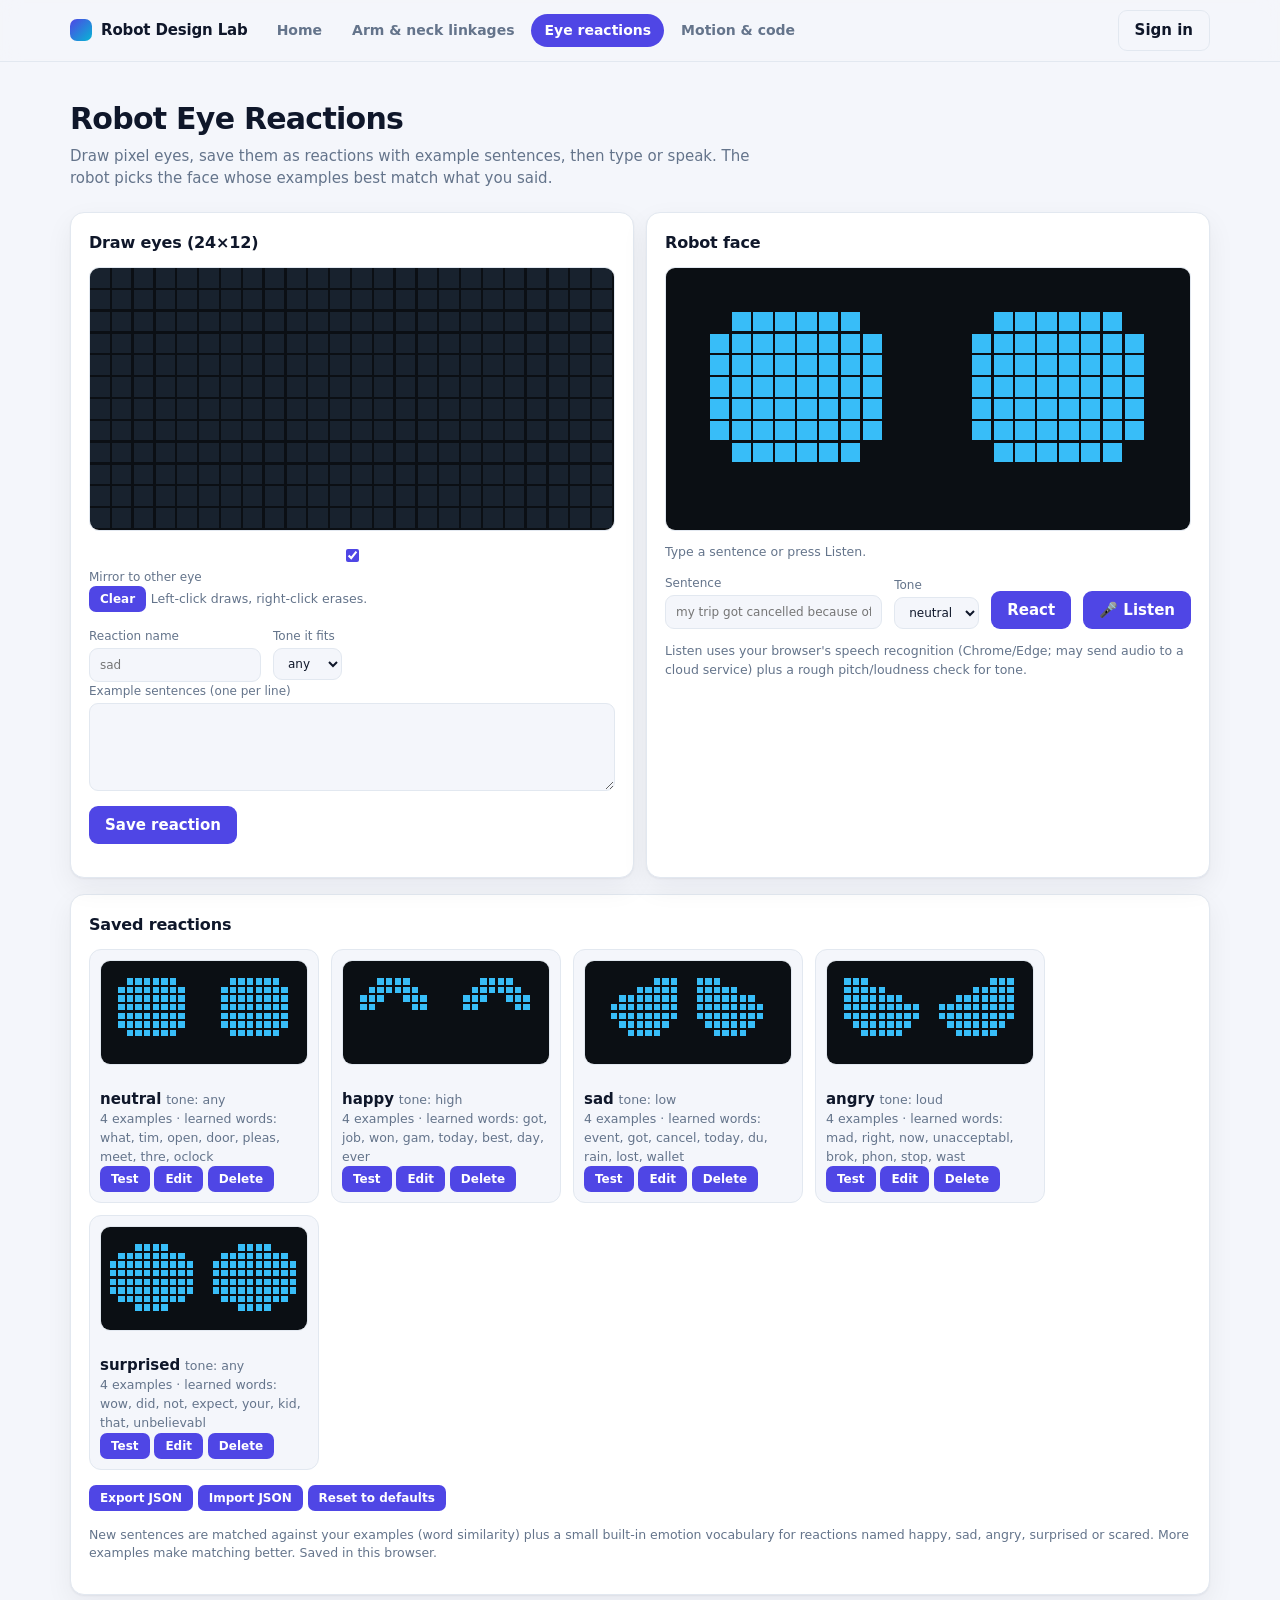
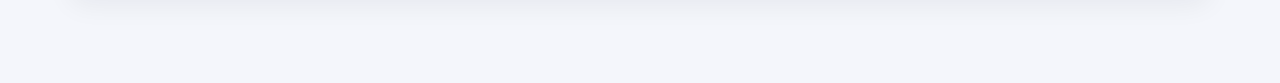
==== eyes.html @ cf643521 "Add files via upload" ====
<!DOCTYPE html>
<html lang="en"><head><meta charset="utf-8"><meta name="viewport" content="width=device-width,initial-scale=1">
<title>Eye reactions · Robot Design Lab</title><link rel="stylesheet" href="style.css"></head>
<body data-page="eyes"><div id="nav"></div><main class="wrap">
<h1>Robot Eye Reactions</h1>
<p class="s">Draw pixel eyes, save them as reactions with example sentences, then type or speak. The robot picks the face whose examples best match what you said.</p>
<div class="g">
<div class="card" style="flex:1 1 420px"><h2>Draw eyes (24×12)</h2><canvas id="ed" width="480" height="240"></canvas>
<p><label><input type="checkbox" id="mir" checked> Mirror to other eye</label> <button id="clr" class="sm">Clear</button> <span class="n">Left-click draws, right-click erases.</span></p>
<div class="g"><label>Reaction name<input id="rn" placeholder="sad"></label><label>Tone it fits<select id="rt"><option>any</option><option>low</option><option>high</option><option>loud</option></select></label></div>
<label class="n">Example sentences (one per line)<textarea id="rx" rows="4" style="width:100%"></textarea></label>
<p><button id="sv">Save reaction</button></p></div>
<div class="card" style="flex:1 1 420px"><h2>Robot face</h2><canvas id="pv" width="480" height="240"></canvas>
<p id="res" class="n">Type a sentence or press Listen.</p>
<div class="g" style="align-items:end"><label style="flex:1 1 200px">Sentence<input id="tx" placeholder="my trip got cancelled because of the storm" style="width:100%"></label>
<label>Tone<select id="tn"><option>neutral</option><option>low</option><option>high</option><option>loud</option></select></label>
<button id="go">React</button><button id="mic">🎤 Listen</button></div>
<p class="n">Listen uses your browser's speech recognition (Chrome/Edge; may send audio to a cloud service) plus a rough pitch/loudness check for tone.</p></div></div>
<div class="card"><h2>Saved reactions</h2><div id="rl" class="g"></div>
<p><button id="xp" class="sm">Export JSON</button> <button id="im" class="sm">Import JSON</button> <button id="rd" class="sm">Reset to defaults</button></p><textarea id="jo" rows="5" style="width:100%;display:none"></textarea>
<p class="n">New sentences are matched against your examples (word similarity) plus a small built-in emotion vocabulary for reactions named happy, sad, angry, surprised or scared. More examples make matching better. Saved in this browser.</p></div>
</main>
<script src="config.js"></script><script src="common.js"></script>
<script>
(()=>{
const W=24,H=12;
const HALF={
neutral:["...######...","..########..","..########..","..########..","..########..","..########..","...######...","............"],
happy:["....####....","...######...","..###..###..","..##....##..","............","............","............","............"],
sad:["........###.","......#####.","....#######.","...########.","...########.","....######..",".....####...","............"],
angry:["..###.......","..#####.....","..#######...","..#########.","..#########.","...#######..","....#####...","............"],
surprised:["....####....","..########..",".##########.",".##########.",".##########.",".##########.","..########..","....####...."]};
const EX={happy:["I got the job!","we won the game today","this is the best day ever","thank you so much, I love it"],
sad:["my event got cancelled today due to the rain","I lost my wallet and feel terrible","my dog passed away yesterday","nobody came to my birthday"],
angry:["I am so mad at you right now","this is unacceptable, you broke my phone","stop wasting my time","I hate being lied to"],
surprised:["wow I did not expect that","you're kidding, that's unbelievable","whoa, what was that noise","I can't believe it, a surprise!"],
neutral:["what time is it","open the door please","the meeting is at three o'clock","tell me the weather"]};
const LEX={happy:"happy glad great love awesome wonderful yay won win excited joy fun thank congratulations best amazing good celebrate",
sad:"sad cancel lost lose cry rain die death passed miss lonely alone sorry unfortunately terrible hurt depressed fail disappointed grief tears sick storm",
angry:"angry mad hate furious annoyed stupid unacceptable rude liar lie yell wasting ruined damn",
surprised:"wow surprise unexpected unbelievable suddenly shocked kidding whoa omg incredible sudden",
scared:"scared afraid fear terrified dark danger nightmare panic scream"};
const STOP=new Set("the a an is am are i my me to of it and in on at you that this was be for so we do im its".split(' '));
const st=w=>w.replace(/'/g,'').replace(/(ing|ed|es|s|ly|e)$/,'').replace(/(.)\1$/,'$1');
const tk=t=>(t.toLowerCase().match(/[a-z']+/g)||[]).filter(w=>!STOP.has(w)&&w.length>1).map(st);
const esc=t=>String(t).replace(/[&<>]/g,c=>({'&':'&amp;','<':'&lt;','>':'&gt;'}[c]));
function mk(k){const a=Array(W*H).fill('0');HALF[k].forEach((row,y)=>[...row].forEach((ch,x)=>{if(ch=='#'){a[(y+2)*W+x]='1';a[(y+2)*W+W-1-x]='1'}}));return a.join('')}
let R=[];try{R=JSON.parse(localStorage.getItem('eyeR')||'[]')}catch(e){}
function defaults(){R=Object.keys(HALF).map(k=>({name:k,tone:{happy:'high',angry:'loud',sad:'low'}[k]||'any',px:mk(k),ex:EX[k].slice()}))}
if(!R.length)defaults();
const store=()=>{try{localStorage.setItem('eyeR',JSON.stringify(R))}catch(e){}};
let ed=Array(W*H).fill('0'),cur=0,rec=null,ac=null,ms=null,tid=0,acc=[];
function grid(c,px,cell,ln,blink){const x=c.getContext('2d'),g=cell>6?2:1;x.fillStyle='#0b0f14';x.fillRect(0,0,c.width,c.height);
 for(let i=0;i<W*H;i++){const gx=i%W,gy=(i/W)|0,on=px[i]=='1'&&!(blink&&(gy<5||gy>6));if(on||ln){x.fillStyle=on?'#38bdf8':'#18222e';x.fillRect(gx*cell,gy*cell,cell-g,cell-g)}}}
const drawEd=()=>grid($('ed'),ed,20,true);
const render=()=>grid($('pv'),R[cur]?R[cur].px:'0'.repeat(W*H),20,false,Date.now()%4200<160);
setInterval(render,100);
function show(i){cur=i;render()}
function model(){const docs=R.map(r=>{const d={};r.ex.forEach(e=>tk(e).forEach(w=>d[w]=(d[w]||0)+1));
 Object.keys(LEX).forEach(k=>{if(r.name.toLowerCase().includes(k))LEX[k].split(' ').forEach(w=>{w=st(w);d[w]=(d[w]||0)+1.5})});return d});
 const df={};docs.forEach(d=>Object.keys(d).forEach(w=>df[w]=(df[w]||0)+1));return{docs,idf:w=>Math.log(1+R.length/(df[w]||1))}}
function score(text,tone){const{docs,idf}=model(),q={};tk(text).forEach(w=>q[w]=(q[w]||0)+1);
 const qn=Math.sqrt(Object.keys(q).reduce((s,w)=>s+(q[w]*idf(w))**2,0))||1;
 return R.map((r,i)=>{const d=docs[i];let dot=0,dn=0;for(const w in d)dn+=(d[w]*idf(w))**2;for(const w in q)if(d[w])dot+=q[w]*d[w]*idf(w)**2;
  let s=dot/(qn*(Math.sqrt(dn)||1));if(tone!='neutral'&&r.tone==tone)s+=.2;return s})}
function react(){if(!R.length)return;const text=$('tx').value,tone=$('tn').value,sc=score(text,tone);let b=0;sc.forEach((v,i)=>{if(v>sc[b])b=i});let note='';
 if(sc[b]<.05){const n=R.findIndex(r=>r.name.toLowerCase()=='neutral');if(n>=0){b=n;note=' (no strong match, defaulting to neutral)'}}
 const sum=sc.reduce((a,v)=>a+v,0)||1;show(b);
 $('res').innerHTML=`<b>${esc(R[b].name)}</b>${note} · tone: ${tone} · `+sc.map((v,i)=>[v,i]).sort((a,c)=>c[0]-a[0]).map(([v,i])=>`${esc(R[i].name)} ${Math.round(100*v/sum)}%`).join(', ')}
$('go').onclick=react;$('tx').onkeydown=e=>{if(e.key=='Enter')react()};
const pitch=(b,sr)=>{let best=0,bl=0;for(let l=Math.floor(sr/500);l<Math.floor(sr/70);l++){let c=0;for(let i=0;i<1024;i++)c+=b[i]*b[i+l];if(c>best){best=c;bl=l}}return bl?sr/bl:0};
async function startTone(){try{ms=await navigator.mediaDevices.getUserMedia({audio:true});ac=new AudioContext();const an=ac.createAnalyser();an.fftSize=2048;ac.createMediaStreamSource(ms).connect(an);acc=[];const b=new Float32Array(2048);
 tid=setInterval(()=>{an.getFloatTimeDomainData(b);let s=0;for(const v of b)s+=v*v;const rms=Math.sqrt(s/b.length);if(rms>.01)acc.push({rms,f:pitch(b,ac.sampleRate)})},60)}catch(e){}}
function stopTone(){clearInterval(tid);if(ms)ms.getTracks().forEach(t=>t.stop());if(ac)ac.close();ac=ms=null}
function toneNow(){if(!acc.length)return'neutral';const r=acc.reduce((s,x)=>s+x.rms,0)/acc.length,fs=acc.filter(x=>x.f).map(x=>x.f),f=fs.length?fs.reduce((a,b)=>a+b)/fs.length:0;acc=[];return r>.12?'loud':f>230?'high':(f&&f<140&&r<.06)?'low':'neutral'}
$('mic').onclick=()=>{const SR=window.SpeechRecognition||window.webkitSpeechRecognition;if(!SR){$('res').textContent='Speech recognition is not supported in this browser. Try Chrome or Edge.';return}
 if(rec){rec.stop();return}
 rec=new SR();rec.lang='en-US';rec.interimResults=true;startTone();$('mic').textContent='⏹ Stop';$('res').textContent='Listening…';
 rec.onresult=e=>{let t='';for(const x of e.results)t+=x[0].transcript;$('tx').value=t;if(e.results[e.results.length-1].isFinal){$('tn').value=toneNow();react()}};
 rec.onerror=e=>{$('res').textContent='Mic error: '+e.error};
 rec.onend=()=>{rec=null;stopTone();$('mic').textContent='🎤 Listen'};rec.start()};
const ec=$('ed');ec.style.touchAction='none';let paint=null;
const cell=e=>{const r=ec.getBoundingClientRect();return[Math.floor((e.clientX-r.left)/r.width*W),Math.floor((e.clientY-r.top)/r.height*H)]};
function setp(x,y,v){if(x<0||y<0||x>=W||y>=H)return;ed[y*W+x]=v;if($('mir').checked)ed[y*W+W-1-x]=v}
ec.onpointerdown=e=>{const[x,y]=cell(e);paint=e.button==2?'0':(ed[y*W+x]=='1'?'0':'1');ec.setPointerCapture(e.pointerId);setp(x,y,paint);drawEd()};
ec.onpointermove=e=>{if(!paint)return;const[x,y]=cell(e);setp(x,y,paint);drawEd()};
ec.onpointerup=ec.onpointercancel=()=>{paint=null};ec.oncontextmenu=e=>e.preventDefault();
$('clr').onclick=()=>{ed.fill('0');drawEd()};
$('sv').onclick=()=>{const n=$('rn').value.trim();if(!n){$('rn').focus();return}
 const o={name:n,tone:$('rt').value,px:ed.join(''),ex:$('rx').value.split('\n').map(x=>x.trim()).filter(Boolean)};
 const k=R.findIndex(r=>r.name.toLowerCase()==n.toLowerCase());if(k>=0)R[k]=o;else R.push(o);store();list();show(k>=0?k:R.length-1)};
function list(){const h=$('rl');h.innerHTML='';R.forEach((r,i)=>{const d=document.createElement('div');d.className='rc';
 const keys=[...new Set(r.ex.flatMap(tk))].slice(0,8).join(', ');
 d.innerHTML=`<canvas width="96" height="48"></canvas><br><b>${esc(r.name)}</b> <span class="n">tone: ${r.tone}</span><div class="n">${r.ex.length} examples · learned words: ${esc(keys)||'–'}</div><button class="sm" data-a="t">Test</button> <button class="sm" data-a="e">Edit</button> <button class="sm" data-a="d">Delete</button>`;
 grid(d.querySelector('canvas'),r.px,4,false);
 d.onclick=e=>{const a=e.target.dataset.a;if(a=='t')show(i);if(a=='e'){$('rn').value=r.name;$('rt').value=r.tone;$('rx').value=r.ex.join('\n');ed=[...r.px];drawEd();show(i)}
  if(a=='d'){R.splice(i,1);store();list();cur=0;render()}};h.appendChild(d)})}
$('xp').onclick=()=>{$('jo').style.display='block';$('jo').value=JSON.stringify(R.map(r=>({name:r.name,tone:r.tone,width:W,height:H,pixels:r.px,examples:r.ex})),null,1)};
$('im').onclick=()=>{const j=$('jo');if(j.style.display=='none'){j.style.display='block';j.value='';j.placeholder='Paste exported JSON here, then press Import again';return}
 try{R=JSON.parse(j.value).map(o=>({name:String(o.name),tone:o.tone||'any',px:String(o.pixels).padEnd(W*H,'0').slice(0,W*H),ex:o.examples||[]}));store();list();cur=0;render()}catch(e){j.value='Could not read JSON: '+e.message}};
$('rd').onclick=()=>{defaults();store();list();cur=0;render()};

drawEd();list();render();
window.eyeAPI={get:()=>R,set:v=>{R=v;store();list();cur=0;render()}};
})();
</script>
<script>
window.PAGE={type:'eyes',capture:()=>eyeAPI.get(),apply:d=>eyeAPI.set(d)};
</script>
</body></html>
---- style.css ----
:root{--bg:#f4f6fb;--fg:#0f172a;--mut:#64748b;--card:#fff;--bd:#e2e8f0;--ac:#4f46e5;--ac2:#06b6d4;--ok:#16a34a;--warn:#d97706;--bad:#dc2626;--r:14px;--sh:0 1px 2px rgba(15,23,42,.05),0 10px 28px rgba(15,23,42,.06)}
@media(prefers-color-scheme:dark){:root{--bg:#0b1020;--fg:#e5e9f5;--mut:#94a3b8;--card:#131a2e;--bd:#25304d;--ac:#818cf8;--ac2:#22d3ee;--sh:0 1px 2px rgba(0,0,0,.3),0 10px 28px rgba(0,0,0,.28)}}
*{box-sizing:border-box}
body{margin:0;font:15px/1.5 system-ui,-apple-system,"Segoe UI",Roboto,sans-serif;background:var(--bg);color:var(--fg);-webkit-font-smoothing:antialiased}
.wrap{max-width:1180px;margin:0 auto;padding:28px 20px 72px}
h1{font-size:30px;letter-spacing:-.025em;margin:6px 0 4px}
h2{font-size:16px;margin:0 0 12px;letter-spacing:-.01em}
h4{margin:16px 0 8px;font-size:11px;text-transform:uppercase;letter-spacing:.07em;color:var(--mut)}
p.s{margin:0 0 22px;color:var(--mut);max-width:72ch}
.n{color:var(--mut);font-size:12.5px}
#nav{position:sticky;top:0;z-index:20;background:var(--bg);background:color-mix(in srgb,var(--bg) 82%,transparent);backdrop-filter:blur(10px);border-bottom:1px solid var(--bd)}
.bar{max-width:1180px;margin:auto;display:flex;align-items:center;gap:16px;padding:10px 20px;flex-wrap:wrap}
.brand{display:flex;align-items:center;gap:9px;font-weight:700;text-decoration:none;color:var(--fg);letter-spacing:-.01em}
.logo{width:22px;height:22px;border-radius:7px;background:linear-gradient(135deg,var(--ac),var(--ac2))}
nav{display:flex;gap:4px;flex:1;flex-wrap:wrap}
nav a{padding:6px 13px;border-radius:999px;color:var(--mut);text-decoration:none;font-weight:600;font-size:14px;transition:.15s}
nav a:hover{color:var(--fg);background:var(--card)}nav a.on{background:var(--ac);color:#fff}
.acct{position:relative}
.pop{position:absolute;right:0;top:46px;width:340px;max-width:92vw;max-height:72vh;overflow:auto;background:var(--card);border:1px solid var(--bd);border-radius:var(--r);box-shadow:var(--sh);padding:16px}
.pop label{display:flex;flex-direction:column;gap:3px;font-size:12px;color:var(--mut);margin-bottom:10px}.pop input{width:100%}
.row{display:flex;gap:8px;flex-wrap:wrap}.between{justify-content:space-between;align-items:center}
.card{background:var(--card);border:1px solid var(--bd);border-radius:var(--r);padding:18px;margin-bottom:16px;box-shadow:var(--sh)}
.g{display:flex;flex-wrap:wrap;gap:12px}.g label{display:flex;flex-direction:column;font-size:12px;gap:3px;color:var(--mut);font-weight:500}
.w{overflow-x:auto}
input,select,textarea,button{font:inherit}
input,select,textarea{color:var(--fg);background:var(--bg);border:1px solid var(--bd);border-radius:9px;padding:7px 10px;transition:.15s}
input:focus,select:focus,textarea:focus{outline:0;border-color:var(--ac);box-shadow:0 0 0 3px color-mix(in srgb,var(--ac) 25%,transparent)}
input[type=number]{width:84px}input[type=range]{accent-color:var(--ac);padding:0}input[type=checkbox]{accent-color:var(--ac)}
button{cursor:pointer;background:var(--ac);color:#fff;border:0;border-radius:9px;padding:8px 16px;font-weight:600;transition:.15s}
button:hover{filter:brightness(1.1)}button:active{transform:translateY(1px)}
button.ghost,.tb{background:transparent;color:var(--fg);border:1px solid var(--bd)}button.ghost:hover{background:var(--bg)}
button.sm{padding:4px 11px;font-size:12px;border-radius:7px}
table{border-collapse:collapse;width:100%;font-size:13px}
th,td{padding:8px 10px;border-bottom:1px solid var(--bd);text-align:left;white-space:nowrap}
th{color:var(--mut);font-weight:600;font-size:11px;text-transform:uppercase;letter-spacing:.05em}
tr:hover td{background:color-mix(in srgb,var(--ac) 5%,transparent)}
canvas{width:100%;max-width:100%;border:1px solid var(--bd);border-radius:10px;background:var(--card);display:block}
#ed,#pv,.rc canvas{image-rendering:pixelated}
.gr{flex:1 1 420px;min-width:0}
.rc{border:1px solid var(--bd);border-radius:12px;padding:10px;width:230px;background:var(--bg)}
.ok{color:var(--ok)}.warn{color:var(--warn)}.bad{color:var(--bad)}
.hero{padding:44px 0 30px}.hero h1{font-size:46px;line-height:1.08}
.grad{background:linear-gradient(90deg,var(--ac),var(--ac2));-webkit-background-clip:text;background-clip:text;color:transparent}
.tools{display:grid;grid-template-columns:repeat(auto-fit,minmax(290px,1fr));gap:18px;margin-bottom:28px}
a.tool{display:block;text-decoration:none;color:inherit;padding:22px;border:1px solid var(--bd);border-radius:var(--r);background:var(--card);box-shadow:var(--sh);transition:.18s}
a.tool:hover{transform:translateY(-4px);border-color:var(--ac)}
a.tool h3{margin:0 0 6px;font-size:18px;letter-spacing:-.01em}a.tool p{margin:0 0 14px;color:var(--mut);font-size:14px}
.ico{width:48px;height:48px;border-radius:13px;display:grid;place-items:center;background:linear-gradient(135deg,var(--ac),var(--ac2));margin-bottom:16px}
.ico svg{width:26px;height:26px;stroke:#fff;fill:none;stroke-width:1.8;stroke-linecap:round;stroke-linejoin:round}
.chips{display:flex;gap:6px;flex-wrap:wrap}.chip{font-size:11px;padding:2px 10px;border-radius:999px;border:1px solid var(--bd);color:var(--mut)}
.go{margin-top:16px;color:var(--ac);font-weight:700;font-size:14px}
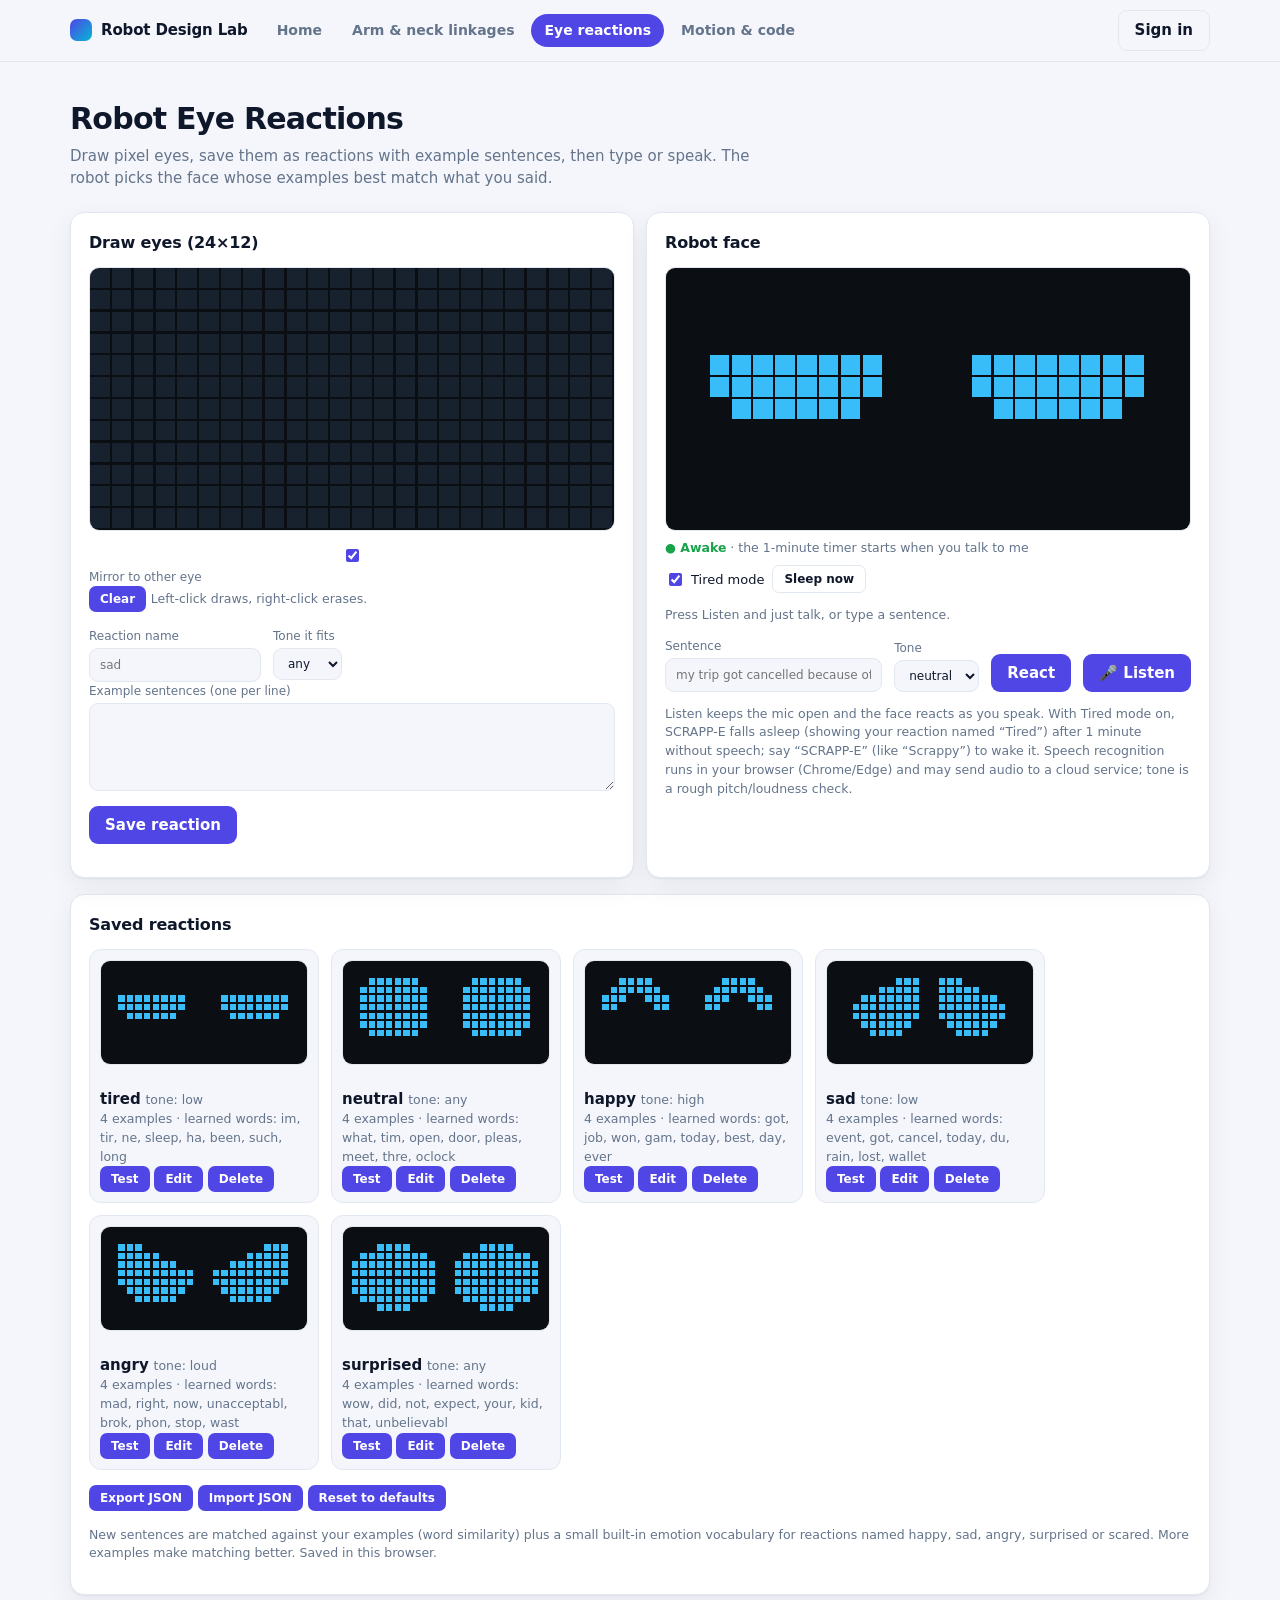
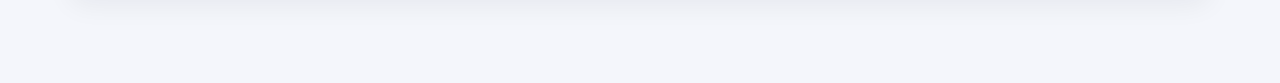
==== commit 8edfdfa4: "Add files via upload" ====
--- a/eyes.html
+++ b/eyes.html
@@ -11,11 +11,12 @@
 <label class="n">Example sentences (one per line)<textarea id="rx" rows="4" style="width:100%"></textarea></label>
 <p><button id="sv">Save reaction</button></p></div>
 <div class="card" style="flex:1 1 420px"><h2>Robot face</h2><canvas id="pv" width="480" height="240"></canvas>
-<p id="res" class="n">Type a sentence or press Listen.</p>
+<div class="row between" style="margin:8px 0;align-items:center"><span id="slp" class="n"></span><span class="row" style="align-items:center"><label style="flex-direction:row;align-items:center;gap:6px;font-size:13px;color:var(--fg)"><input type="checkbox" id="tm" checked> Tired mode</label><button id="zz" class="sm ghost">Sleep now</button></span></div>
+<p id="res" class="n">Press Listen and just talk, or type a sentence.</p>
 <div class="g" style="align-items:end"><label style="flex:1 1 200px">Sentence<input id="tx" placeholder="my trip got cancelled because of the storm" style="width:100%"></label>
 <label>Tone<select id="tn"><option>neutral</option><option>low</option><option>high</option><option>loud</option></select></label>
 <button id="go">React</button><button id="mic">🎤 Listen</button></div>
-<p class="n">Listen uses your browser's speech recognition (Chrome/Edge; may send audio to a cloud service) plus a rough pitch/loudness check for tone.</p></div></div>
+<p class="n">Listen keeps the mic open and the face reacts as you speak. With Tired mode on, SCRAPP-E falls asleep (showing your reaction named “Tired”) after 1 minute without speech; say “SCRAPP-E” (like “Scrappy”) to wake it. Speech recognition runs in your browser (Chrome/Edge) and may send audio to a cloud service; tone is a rough pitch/loudness check.</p></div></div>
 <div class="card"><h2>Saved reactions</h2><div id="rl" class="g"></div>
 <p><button id="xp" class="sm">Export JSON</button> <button id="im" class="sm">Import JSON</button> <button id="rd" class="sm">Reset to defaults</button></p><textarea id="jo" rows="5" style="width:100%;display:none"></textarea>
 <p class="n">New sentences are matched against your examples (word similarity) plus a small built-in emotion vocabulary for reactions named happy, sad, angry, surprised or scared. More examples make matching better. Saved in this browser.</p></div>
@@ -25,17 +26,18 @@
 (()=>{
 const W=24,H=12;
 const HALF={
+tired:["............","............","..########..","..########..","...######...","............","............","............"],
 neutral:["...######...","..########..","..########..","..########..","..########..","..########..","...######...","............"],
 happy:["....####....","...######...","..###..###..","..##....##..","............","............","............","............"],
 sad:["........###.","......#####.","....#######.","...########.","...########.","....######..",".....####...","............"],
 angry:["..###.......","..#####.....","..#######...","..#########.","..#########.","...#######..","....#####...","............"],
 surprised:["....####....","..########..",".##########.",".##########.",".##########.",".##########.","..########..","....####...."]};
-const EX={happy:["I got the job!","we won the game today","this is the best day ever","thank you so much, I love it"],
+const EX={tired:["I'm so tired","I need to sleep","it has been such a long day","I'm exhausted and sleepy"],happy:["I got the job!","we won the game today","this is the best day ever","thank you so much, I love it"],
 sad:["my event got cancelled today due to the rain","I lost my wallet and feel terrible","my dog passed away yesterday","nobody came to my birthday"],
 angry:["I am so mad at you right now","this is unacceptable, you broke my phone","stop wasting my time","I hate being lied to"],
 surprised:["wow I did not expect that","you're kidding, that's unbelievable","whoa, what was that noise","I can't believe it, a surprise!"],
 neutral:["what time is it","open the door please","the meeting is at three o'clock","tell me the weather"]};
-const LEX={happy:"happy glad great love awesome wonderful yay won win excited joy fun thank congratulations best amazing good celebrate",
+const LEX={tired:"tired sleepy exhausted sleep yawn drained rest",happy:"happy glad great love awesome wonderful yay won win excited joy fun thank congratulations best amazing good celebrate",
 sad:"sad cancel lost lose cry rain die death passed miss lonely alone sorry unfortunately terrible hurt depressed fail disappointed grief tears sick storm",
 angry:"angry mad hate furious annoyed stupid unacceptable rude liar lie yell wasting ruined damn",
 surprised:"wow surprise unexpected unbelievable suddenly shocked kidding whoa omg incredible sudden",
@@ -46,14 +48,17 @@
 const esc=t=>String(t).replace(/[&<>]/g,c=>({'&':'&amp;','<':'&lt;','>':'&gt;'}[c]));
 function mk(k){const a=Array(W*H).fill('0');HALF[k].forEach((row,y)=>[...row].forEach((ch,x)=>{if(ch=='#'){a[(y+2)*W+x]='1';a[(y+2)*W+W-1-x]='1'}}));return a.join('')}
 let R=[];try{R=JSON.parse(localStorage.getItem('eyeR')||'[]')}catch(e){}
-function defaults(){R=Object.keys(HALF).map(k=>({name:k,tone:{happy:'high',angry:'loud',sad:'low'}[k]||'any',px:mk(k),ex:EX[k].slice()}))}
-if(!R.length)defaults();
+function defaults(){R=Object.keys(HALF).map(k=>({name:k,tone:{happy:'high',angry:'loud',sad:'low',tired:'low'}[k]||'any',px:mk(k),ex:EX[k].slice()}))}
+if(!R.length)defaults();else if(!localStorage.getItem('eyeTiredSeed')&&!R.some(r=>r.name.toLowerCase()=='tired')){R.push({name:'Tired',tone:'low',px:mk('tired'),ex:EX.tired.slice()});try{localStorage.setItem('eyeR',JSON.stringify(R))}catch(e){}}
+try{localStorage.setItem('eyeTiredSeed','1')}catch(e){}
 const store=()=>{try{localStorage.setItem('eyeR',JSON.stringify(R))}catch(e){}};
 let ed=Array(W*H).fill('0'),cur=0,rec=null,ac=null,ms=null,tid=0,acc=[];
 function grid(c,px,cell,ln,blink){const x=c.getContext('2d'),g=cell>6?2:1;x.fillStyle='#0b0f14';x.fillRect(0,0,c.width,c.height);
  for(let i=0;i<W*H;i++){const gx=i%W,gy=(i/W)|0,on=px[i]=='1'&&!(blink&&(gy<5||gy>6));if(on||ln){x.fillStyle=on?'#38bdf8':'#18222e';x.fillRect(gx*cell,gy*cell,cell-g,cell-g)}}}
 const drawEd=()=>grid($('ed'),ed,20,true);
-const render=()=>grid($('pv'),R[cur]?R[cur].px:'0'.repeat(W*H),20,false,Date.now()%4200<160);
+const tIdx=()=>R.findIndex(r=>r.name.toLowerCase()=='tired');
+function render(){const i=(!awake&&tIdx()>=0)?tIdx():cur,c=$('pv');grid(c,R[i]?R[i].px:'0'.repeat(W*H),20,false,awake&&Date.now()%4200<160);
+ if(!awake){const x=c.getContext('2d');x.fillStyle='#38bdf8';x.font='bold 22px system-ui';x.fillText('z Z z',400,40)}}
 setInterval(render,100);
 function show(i){cur=i;render()}
 function model(){const docs=R.map(r=>{const d={};r.ex.forEach(e=>tk(e).forEach(w=>d[w]=(d[w]||0)+1));
@@ -63,22 +68,45 @@
  const qn=Math.sqrt(Object.keys(q).reduce((s,w)=>s+(q[w]*idf(w))**2,0))||1;
  return R.map((r,i)=>{const d=docs[i];let dot=0,dn=0;for(const w in d)dn+=(d[w]*idf(w))**2;for(const w in q)if(d[w])dot+=q[w]*d[w]*idf(w)**2;
   let s=dot/(qn*(Math.sqrt(dn)||1));if(tone!='neutral'&&r.tone==tone)s+=.2;return s})}
-function react(){if(!R.length)return;const text=$('tx').value,tone=$('tn').value,sc=score(text,tone);let b=0;sc.forEach((v,i)=>{if(v>sc[b])b=i});let note='';
+function react(txt){if(!R.length)return;const text=txt!=null?txt:$('tx').value,tone=$('tn').value,sc=score(text,tone);let b=0;sc.forEach((v,i)=>{if(v>sc[b])b=i});let note='';
  if(sc[b]<.05){const n=R.findIndex(r=>r.name.toLowerCase()=='neutral');if(n>=0){b=n;note=' (no strong match, defaulting to neutral)'}}
  const sum=sc.reduce((a,v)=>a+v,0)||1;show(b);
  $('res').innerHTML=`<b>${esc(R[b].name)}</b>${note} · tone: ${tone} · `+sc.map((v,i)=>[v,i]).sort((a,c)=>c[0]-a[0]).map(([v,i])=>`${esc(R[i].name)} ${Math.round(100*v/sum)}%`).join(', ')}
-$('go').onclick=react;$('tx').onkeydown=e=>{if(e.key=='Enter')react()};
+$('go').onclick=()=>hear($('tx').value);$('tx').onkeydown=e=>{if(e.key=='Enter')hear($('tx').value)};
 const pitch=(b,sr)=>{let best=0,bl=0;for(let l=Math.floor(sr/500);l<Math.floor(sr/70);l++){let c=0;for(let i=0;i<1024;i++)c+=b[i]*b[i+l];if(c>best){best=c;bl=l}}return bl?sr/bl:0};
 async function startTone(){try{ms=await navigator.mediaDevices.getUserMedia({audio:true});ac=new AudioContext();const an=ac.createAnalyser();an.fftSize=2048;ac.createMediaStreamSource(ms).connect(an);acc=[];const b=new Float32Array(2048);
- tid=setInterval(()=>{an.getFloatTimeDomainData(b);let s=0;for(const v of b)s+=v*v;const rms=Math.sqrt(s/b.length);if(rms>.01)acc.push({rms,f:pitch(b,ac.sampleRate)})},60)}catch(e){}}
+ tid=setInterval(()=>{an.getFloatTimeDomainData(b);let s=0;for(const v of b)s+=v*v;const rms=Math.sqrt(s/b.length);if(rms>.01)acc.push({rms,f:pitch(b,ac.sampleRate),t:Date.now()});if(acc.length>60)acc.shift()},60)}catch(e){}}
 function stopTone(){clearInterval(tid);if(ms)ms.getTracks().forEach(t=>t.stop());if(ac)ac.close();ac=ms=null}
-function toneNow(){if(!acc.length)return'neutral';const r=acc.reduce((s,x)=>s+x.rms,0)/acc.length,fs=acc.filter(x=>x.f).map(x=>x.f),f=fs.length?fs.reduce((a,b)=>a+b)/fs.length:0;acc=[];return r>.12?'loud':f>230?'high':(f&&f<140&&r<.06)?'low':'neutral'}
+function toneNow(){const a=acc.filter(x=>x.t>Date.now()-3000);if(!a.length)return'neutral';const r=a.reduce((s,x)=>s+x.rms,0)/a.length,fs=a.filter(x=>x.f).map(x=>x.f),f=fs.length?fs.reduce((x,y)=>x+y)/fs.length:0;return r>.12?'loud':f>230?'high':(f&&f<140&&r<.06)?'low':'neutral'}
+// ---- SCRAPP-E: wake word, tired mode, continuous listening ----
+let awake=true,armed=false,lastSpoke=Date.now(),want=false,lastT='',tiredOn=true;
+try{tiredOn=localStorage.getItem('eyeTired')!=='0'}catch(e){}
+$('tm').checked=tiredOn;
+const WAKE=/^s[ck]ra+(p+(y|ie|ey|i|ee)|pp+-?e)$/,clean1=x=>x.toLowerCase().replace(/[^a-z-]/g,'');
+function wakeScan(t){const w=t.trim().split(/\s+/),o=[];let found=false;
+ for(let i=0;i<w.length;i++){const x=clean1(w[i]);if(WAKE.test(x)){found=true;continue}
+  if(/^s[ck]rap+$/.test(x)&&/^(y|e|ee|ie)$/.test(clean1(w[i+1]||''))){found=true;i++;continue}o.push(w[i])}
+ return{rest:o.join(' '),found}}
+const neutralIdx=()=>R.findIndex(r=>r.name.toLowerCase()=='neutral');
+function status(){const el=$('slp');if(!el)return;
+ el.innerHTML=!tiredOn?'<b>● Tired mode off</b>':!awake?'<b class="warn">● Asleep</b> · say “SCRAPP-E” to wake me':'<b class="ok">● Awake</b>'+(armed?` · sleeps in ${Math.max(0,Math.ceil(60-(Date.now()-lastSpoke)/1000))}s without speech`:' · the 1-minute timer starts when you talk to me')}
+function wakeUp(){awake=true;lastSpoke=Date.now();const n=neutralIdx();if(n>=0)show(n);else render();status()}
+function sleep(){awake=false;render();status();if(tIdx()<0)$('res').textContent='SCRAPP-E fell asleep, but no reaction is named “Tired”. Draw one and save it with that name.';else $('res').textContent='Zzz… say “SCRAPP-E” to wake me.'}
+function hear(t){const c=t.trim();if(!c)return;armed=true;lastSpoke=Date.now();const{rest,found}=wakeScan(c);
+ if(!awake){if(!found){status();return}wakeUp();$('res').textContent='Awake!'}
+ if(rest.trim())react(rest)}
+$('tm').onchange=()=>{tiredOn=$('tm').checked;try{localStorage.setItem('eyeTired',tiredOn?'1':'0')}catch(e){}if(!tiredOn&&!awake)wakeUp();lastSpoke=Date.now();status()};
+$('zz').onclick=()=>{tiredOn=true;$('tm').checked=true;try{localStorage.setItem('eyeTired','1')}catch(e){}armed=true;sleep()};
+setInterval(()=>{if(tiredOn&&armed&&awake&&Date.now()-lastSpoke>60000)sleep();status()},1000);
+function startRec(){const SR=window.SpeechRecognition||window.webkitSpeechRecognition;rec=new SR();rec.lang='en-US';rec.continuous=true;rec.interimResults=true;
+ rec.onresult=e=>{const r=e.results[e.results.length-1],t=r[0].transcript;if(!r.isFinal&&t==lastT)return;lastT=r.isFinal?'':t;$('tx').value=t;$('tn').value=toneNow();hear(t)};
+ rec.onerror=e=>{if(e.error=='not-allowed'||e.error=='service-not-allowed'){want=false;$('res').textContent='Microphone access was blocked.'}};
+ rec.onend=()=>{rec=null;if(want)setTimeout(()=>{if(want&&!rec)startRec()},300);else{stopTone();$('mic').textContent='🎤 Listen'}};
+ try{rec.start()}catch(e){}}
 $('mic').onclick=()=>{const SR=window.SpeechRecognition||window.webkitSpeechRecognition;if(!SR){$('res').textContent='Speech recognition is not supported in this browser. Try Chrome or Edge.';return}
- if(rec){rec.stop();return}
- rec=new SR();rec.lang='en-US';rec.interimResults=true;startTone();$('mic').textContent='⏹ Stop';$('res').textContent='Listening…';
- rec.onresult=e=>{let t='';for(const x of e.results)t+=x[0].transcript;$('tx').value=t;if(e.results[e.results.length-1].isFinal){$('tn').value=toneNow();react()}};
- rec.onerror=e=>{$('res').textContent='Mic error: '+e.error};
- rec.onend=()=>{rec=null;stopTone();$('mic').textContent='🎤 Listen'};rec.start()};
+ if(want){want=false;if(rec)rec.stop();else{stopTone();$('mic').textContent='🎤 Listen'}return}
+ want=true;armed=true;lastSpoke=Date.now();startTone();$('mic').textContent='⏹ Stop listening';$('res').textContent='Listening… just talk.';startRec()};
+status();
 const ec=$('ed');ec.style.touchAction='none';let paint=null;
 const cell=e=>{const r=ec.getBoundingClientRect();return[Math.floor((e.clientX-r.left)/r.width*W),Math.floor((e.clientY-r.top)/r.height*H)]};
 function setp(x,y,v){if(x<0||y<0||x>=W||y>=H)return;ed[y*W+x]=v;if($('mir').checked)ed[y*W+W-1-x]=v}
@@ -93,7 +121,7 @@
  const keys=[...new Set(r.ex.flatMap(tk))].slice(0,8).join(', ');
  d.innerHTML=`<canvas width="96" height="48"></canvas><br><b>${esc(r.name)}</b> <span class="n">tone: ${r.tone}</span><div class="n">${r.ex.length} examples · learned words: ${esc(keys)||'–'}</div><button class="sm" data-a="t">Test</button> <button class="sm" data-a="e">Edit</button> <button class="sm" data-a="d">Delete</button>`;
  grid(d.querySelector('canvas'),r.px,4,false);
- d.onclick=e=>{const a=e.target.dataset.a;if(a=='t')show(i);if(a=='e'){$('rn').value=r.name;$('rt').value=r.tone;$('rx').value=r.ex.join('\n');ed=[...r.px];drawEd();show(i)}
+ d.onclick=e=>{const a=e.target.dataset.a;if(a=='t'){awake=true;lastSpoke=Date.now();show(i);status()}if(a=='e'){$('rn').value=r.name;$('rt').value=r.tone;$('rx').value=r.ex.join('\n');ed=[...r.px];drawEd();show(i)}
   if(a=='d'){R.splice(i,1);store();list();cur=0;render()}};h.appendChild(d)})}
 $('xp').onclick=()=>{$('jo').style.display='block';$('jo').value=JSON.stringify(R.map(r=>({name:r.name,tone:r.tone,width:W,height:H,pixels:r.px,examples:r.ex})),null,1)};
 $('im').onclick=()=>{const j=$('jo');if(j.style.display=='none'){j.style.display='block';j.value='';j.placeholder='Paste exported JSON here, then press Import again';return}
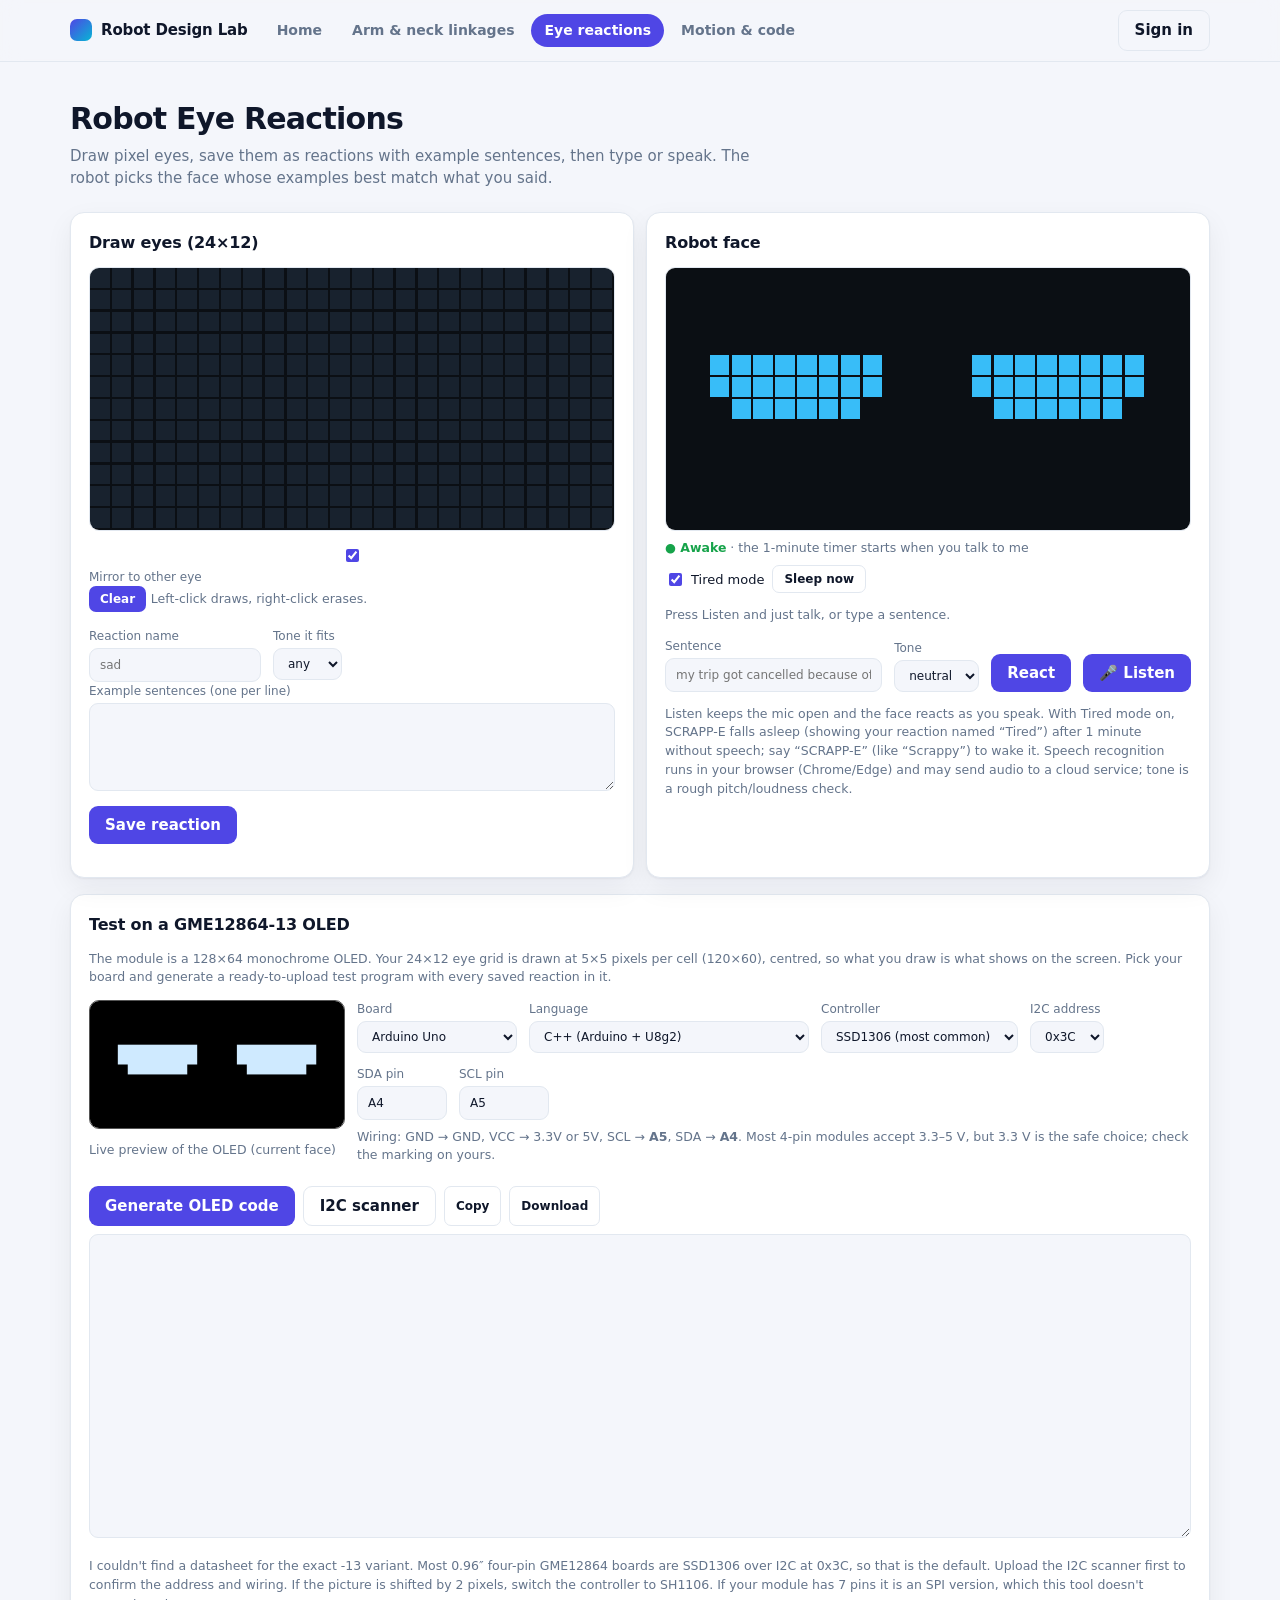
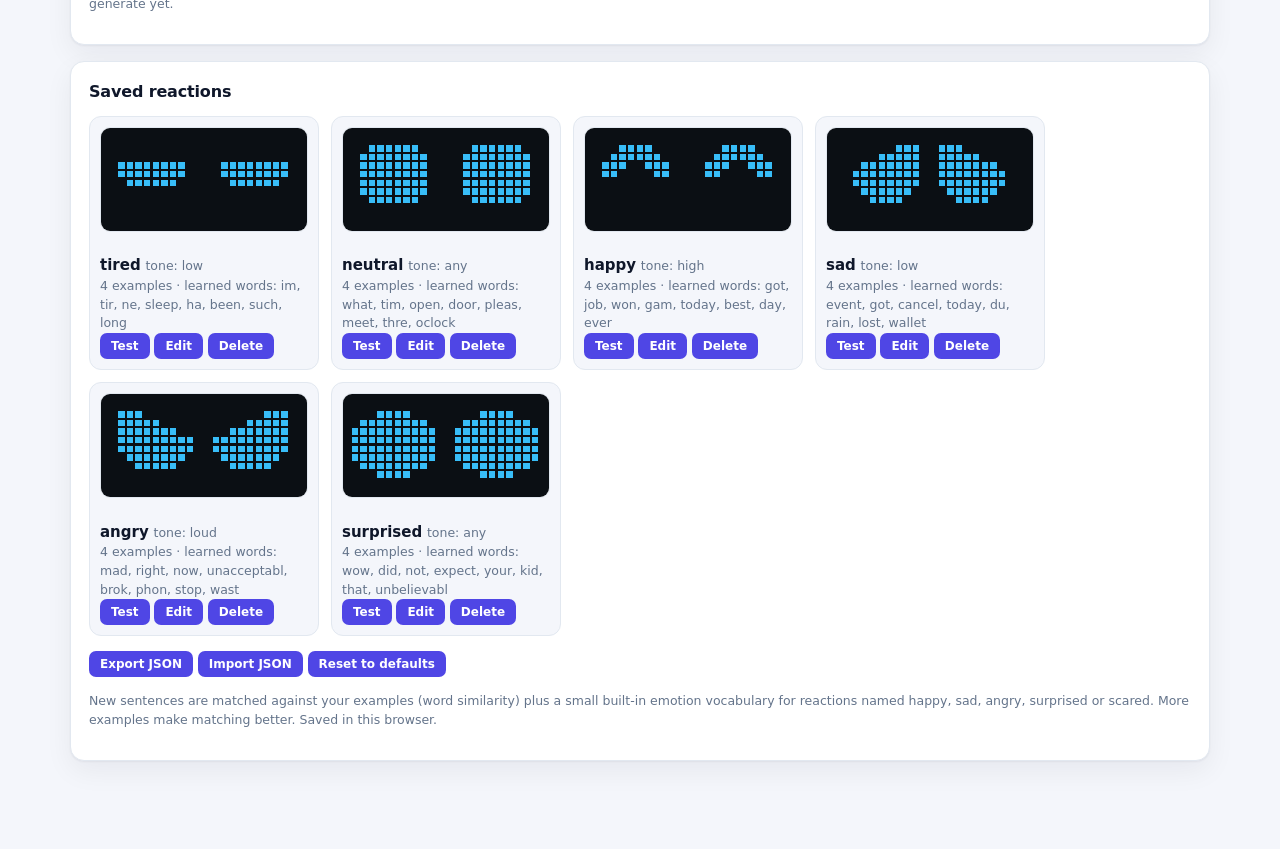
==== commit 10f1d327: "Add files via upload" ====
--- a/eyes.html
+++ b/eyes.html
@@ -17,6 +17,18 @@
 <label>Tone<select id="tn"><option>neutral</option><option>low</option><option>high</option><option>loud</option></select></label>
 <button id="go">React</button><button id="mic">🎤 Listen</button></div>
 <p class="n">Listen keeps the mic open and the face reacts as you speak. With Tired mode on, SCRAPP-E falls asleep (showing your reaction named “Tired”) after 1 minute without speech; say “SCRAPP-E” (like “Scrappy”) to wake it. Speech recognition runs in your browser (Chrome/Edge) and may send audio to a cloud service; tone is a rough pitch/loudness check.</p></div></div>
+<div class="card"><h2>Test on a GME12864-13 OLED</h2>
+<p class="n">The module is a 128×64 monochrome OLED. Your 24×12 eye grid is drawn at 5×5 pixels per cell (120×60), centred, so what you draw is what shows on the screen. Pick your board and generate a ready-to-upload test program with every saved reaction in it.</p>
+<div class="g"><div style="flex:0 0 auto"><canvas id="oled" width="256" height="128" style="width:256px;max-width:100%;border-color:#555"></canvas><p class="n">Live preview of the OLED (current face)</p></div>
+<div style="flex:1 1 340px"><div class="g" style="align-items:end"><label>Board<select id="ob"><option value="uno">Arduino Uno</option><option value="mega">Arduino Mega 2560</option><option value="esp32">ESP32</option><option value="esp32s3">ESP32-S3</option><option value="pi5">Raspberry Pi 5</option></select></label>
+<label>Language<select id="ol"><option value="cpp">C++ (Arduino + U8g2)</option><option value="python">Python (Pi 5 luma / ESP32 MicroPython)</option></select></label>
+<label>Controller<select id="oc"><option value="SSD1306">SSD1306 (most common)</option><option value="SH1106">SH1106</option></select></label>
+<label>I2C address<select id="oa"><option>0x3C</option><option>0x3D</option></select></label>
+<label>SDA pin<input id="osda" style="width:90px"></label><label>SCL pin<input id="oscl" style="width:90px"></label></div>
+<p id="onote" class="n" style="margin-top:8px"></p></div></div>
+<div class="row" style="margin:8px 0"><button id="ogen">Generate OLED code</button><button id="oscan" class="ghost">I2C scanner</button><button id="ocp" class="sm ghost">Copy</button><button id="odw" class="sm ghost">Download</button></div>
+<div id="ow" class="n"></div><textarea id="ocode" rows="16" style="width:100%;font-family:monospace;font-size:12px" readonly></textarea>
+<p class="n">I couldn't find a datasheet for the exact -13 variant. Most 0.96″ four-pin GME12864 boards are SSD1306 over I2C at 0x3C, so that is the default. Upload the I2C scanner first to confirm the address and wiring. If the picture is shifted by 2 pixels, switch the controller to SH1106. If your module has 7 pins it is an SPI version, which this tool doesn't generate yet.</p></div>
 <div class="card"><h2>Saved reactions</h2><div id="rl" class="g"></div>
 <p><button id="xp" class="sm">Export JSON</button> <button id="im" class="sm">Import JSON</button> <button id="rd" class="sm">Reset to defaults</button></p><textarea id="jo" rows="5" style="width:100%;display:none"></textarea>
 <p class="n">New sentences are matched against your examples (word similarity) plus a small built-in emotion vocabulary for reactions named happy, sad, angry, surprised or scared. More examples make matching better. Saved in this browser.</p></div>
@@ -58,7 +70,7 @@
 const drawEd=()=>grid($('ed'),ed,20,true);
 const tIdx=()=>R.findIndex(r=>r.name.toLowerCase()=='tired');
 function render(){const i=(!awake&&tIdx()>=0)?tIdx():cur,c=$('pv');grid(c,R[i]?R[i].px:'0'.repeat(W*H),20,false,awake&&Date.now()%4200<160);
- if(!awake){const x=c.getContext('2d');x.fillStyle='#38bdf8';x.font='bold 22px system-ui';x.fillText('z Z z',400,40)}}
+ if(!awake){const x=c.getContext('2d');x.fillStyle='#38bdf8';x.font='bold 22px system-ui';x.fillText('z Z z',400,40)}oledDraw(R[i]?R[i].px:'0'.repeat(W*H),awake&&Date.now()%4200<160)}
 setInterval(render,100);
 function show(i){cur=i;render()}
 function model(){const docs=R.map(r=>{const d={};r.ex.forEach(e=>tk(e).forEach(w=>d[w]=(d[w]||0)+1));
@@ -128,6 +140,160 @@
  try{R=JSON.parse(j.value).map(o=>({name:String(o.name),tone:o.tone||'any',px:String(o.pixels).padEnd(W*H,'0').slice(0,W*H),ex:o.examples||[]}));store();list();cur=0;render()}catch(e){j.value='Could not read JSON: '+e.message}};
 $('rd').onclick=()=>{defaults();store();list();cur=0;render()};
 
+// ---- OLED (GME12864-13) preview + code generator ----
+const OB={uno:{n:'Arduino Uno',sda:'A4',scl:'A5',fixed:1,vcc:'3.3V or 5V'},mega:{n:'Arduino Mega 2560',sda:'20',scl:'21',fixed:1,vcc:'3.3V or 5V'},esp32:{n:'ESP32',sda:'21',scl:'22',vcc:'3.3V'},esp32s3:{n:'ESP32-S3',sda:'8',scl:'9',vcc:'3.3V'},pi5:{n:'Raspberry Pi 5',sda:'GPIO2 (pin 3)',scl:'GPIO3 (pin 5)',fixed:1,vcc:'3.3V (pin 1)'}};
+const onm=s=>String(s).replace(/[^A-Za-z0-9 _-]/g,'');
+function oledDraw(px,blink){const c=$('oled');if(!c)return;const x=c.getContext('2d');x.fillStyle='#000';x.fillRect(0,0,256,128);x.fillStyle='#cfeaff';
+ for(let i=0;i<W*H;i++){const gx=i%W,gy=(i/W)|0;if(px[i]=='1'&&!(blink&&(gy<5||gy>6)))x.fillRect((4+gx*5)*2,(2+gy*5)*2,10,10)}}
+function ofill(){const b=OB[$('ob').value];$('osda').value=b.sda;$('oscl').value=b.scl;$('osda').disabled=$('oscl').disabled=!!b.fixed;
+ $('onote').innerHTML=`Wiring: GND → GND, VCC → ${b.vcc}, SCL → <b>${b.scl}</b>, SDA → <b>${b.sda}</b>. Most 4-pin modules accept 3.3–5 V, but 3.3 V is the safe choice; check the marking on yours.`+($('ob').value=='pi5'?' Enable I2C first (raspi-config → Interface Options).':'')}
+$('ob').onchange=ofill;ofill();
+const pack=px=>{const b=[];for(let k=0;k<36;k++){let v=0;for(let j=0;j<8;j++)if(px[k*8+j]=='1')v|=1<<j;b.push('0x'+v.toString(16).padStart(2,'0'))}return b.join(',')};
+function oledCpp(){const id=$('ob').value,b=OB[id],esp=id.startsWith('esp'),ctl=$('oc').value,addr=$('oa').value,cls=`U8G2_${ctl}_128X64_NONAME_1_HW_I2C`,
+ ctor=esp?`${cls} u8g2(U8G2_R0, U8X8_PIN_NONE, ${$('oscl').value}, ${$('osda').value});`:`${cls} u8g2(U8G2_R0, U8X8_PIN_NONE);`;
+ return `// Generated by SCRAPP-E Eye Designer | OLED: GME12864-13 (128x64, ${ctl}, I2C ${addr}) | board: ${b.n}
+// Library: U8g2 by olikraus (Arduino Library Manager)
+// Wiring: GND -> GND, VCC -> ${b.vcc}, SCL -> ${esp?$('oscl').value:b.scl}, SDA -> ${esp?$('osda').value:b.sda}
+#include <Arduino.h>
+#include <U8g2lib.h>
+#include <Wire.h>
+
+${ctor}
+const int N = ${R.length};
+${R.map((r,i)=>`const uint8_t FACE${i}[36] PROGMEM = {${pack(r.px)}};  // ${onm(r.name)}`).join('\n')}
+const uint8_t* const FACES[N] = {${R.map((_,i)=>'FACE'+i).join(', ')}};
+const char* const NAMES[N] = {${R.map(r=>`"${onm(r.name)}"`).join(', ')}};
+
+int cur = 0;
+bool blinking = false;
+unsigned long nextBlink = 0, blinkEnd = 0;
+
+// The 24x12 eye grid is drawn at 5x5 pixels per cell, centred on the 128x64 screen.
+void drawFace(const uint8_t* f, bool blink) {
+  for (int i = 0; i < 24 * 12; i++) {
+    if (!(pgm_read_byte(f + (i >> 3)) & (1 << (i & 7)))) continue;
+    int x = i % 24, y = i / 24;
+    if (blink && (y < 5 || y > 6)) continue;
+    u8g2.drawBox(4 + x * 5, 2 + y * 5, 5, 5);
+  }
+}
+void render(bool blink) { u8g2.firstPage(); do { drawFace(FACES[cur], blink); } while (u8g2.nextPage()); }
+
+void setup() {
+  Serial.begin(115200);
+  u8g2.setI2CAddress(${addr} * 2);
+  u8g2.begin();
+  for (int i = 0; i < N; i++) { cur = i; render(false); Serial.println(NAMES[i]); delay(1200); }  // demo: every face once
+  cur = 0; render(false);
+  Serial.println("Type a reaction name and press Enter.");
+}
+
+void loop() {
+  if (Serial.available()) {
+    String s = Serial.readStringUntil('\\n'); s.trim();
+    for (int i = 0; i < N; i++) if (s.equalsIgnoreCase(NAMES[i])) { cur = i; render(false); }
+  }
+  unsigned long now = millis();
+  if (!blinking && now > nextBlink) { blinking = true; blinkEnd = now + 140; render(true); }
+  else if (blinking && now > blinkEnd) { blinking = false; nextBlink = now + 3500 + random(2500); render(false); }
+}
+`}
+function oledPy(){const id=$('ob').value,b=OB[id],ctl=$('oc').value,addr=$('oa').value,lc=ctl.toLowerCase(),faces=R.map(r=>`    "${onm(r.name)}": "${r.px}",`).join('\n');
+ if(id=='pi5')return `# Generated by SCRAPP-E Eye Designer | OLED: GME12864-13 (128x64, ${ctl}, I2C ${addr}) | Raspberry Pi 5
+# Setup: enable I2C (sudo raspi-config -> Interface Options -> I2C), then: pip install luma.oled
+# Wiring: GND -> GND, VCC -> 3.3V (pin 1), SDA -> GPIO2 (pin 3), SCL -> GPIO3 (pin 5)
+import time
+from luma.core.interface.serial import i2c
+from luma.core.render import canvas
+from luma.oled.device import ${lc}
+
+device = ${lc}(i2c(port=1, address=${addr}), width=128, height=64)
+FACES = {
+${faces}
+}
+
+def draw(name):
+    # 24x12 eye grid drawn at 5x5 pixels per cell, centred on the 128x64 screen
+    with canvas(device) as d:
+        for i, ch in enumerate(FACES[name]):
+            if ch == "1":
+                y, x = divmod(i, 24)
+                x0, y0 = 4 + x * 5, 2 + y * 5
+                d.rectangle((x0, y0, x0 + 4, y0 + 4), fill="white")
+
+names = list(FACES)
+for n in names:  # demo: every face once
+    print(n); draw(n); time.sleep(1.2)
+draw(names[0])
+print("Type a reaction name and press Enter (Ctrl+C to quit).")
+while True:
+    s = input("> ").strip().lower()
+    for n in names:
+        if n.lower() == s: draw(n)
+`;
+ return `# Generated by SCRAPP-E Eye Designer | OLED: GME12864-13 (128x64, ${ctl}, I2C ${addr}) | ${b.n} (MicroPython)
+# Needs the ${lc} driver file on the board (${lc=='ssd1306'?'ssd1306.py from micropython-lib':'sh1106.py, a third-party driver such as robert-hh/SH1106'}).
+# Wiring: GND -> GND, VCC -> 3.3V, SCL -> ${$('oscl').value}, SDA -> ${$('osda').value}
+import time
+from machine import Pin, I2C
+import ${lc}
+
+i2c = I2C(0, scl=Pin(${+$('oscl').value||9}), sda=Pin(${+$('osda').value||8}), freq=400000)
+oled = ${lc}.${ctl}_I2C(128, 64, i2c, addr=${addr})
+FACES = {
+${faces}
+}
+
+def draw(name):
+    # 24x12 eye grid drawn at 5x5 pixels per cell, centred on the 128x64 screen
+    oled.fill(0)
+    for i, ch in enumerate(FACES[name]):
+        if ch == "1":
+            y, x = divmod(i, 24)
+            oled.fill_rect(4 + x * 5, 2 + y * 5, 5, 5, 1)
+    oled.show()
+
+names = list(FACES)
+for n in names:  # demo: every face once
+    print(n); draw(n); time.sleep(1.2)
+draw(names[0])
+print("Type a reaction name and press Enter.")
+while True:
+    s = input("> ").strip().lower()
+    for n in names:
+        if n.lower() == s: draw(n)
+`}
+let oext='ino';
+function ogen(){const id=$('ob').value,lg=$('ol').value;let code='',msg='';
+ if(!R.length)msg='Save at least one reaction first.';
+ else if(lg=='cpp'&&id=='pi5')msg="C++ on the Raspberry Pi 5 isn't generated. Choose Python for the Pi 5.";
+ else if(lg=='python'&&(id=='uno'||id=='mega'))msg="Arduino Uno/Mega can't run Python. Choose C++.";
+ else{code=lg=='cpp'?oledCpp():oledPy();oext=lg=='cpp'?'ino':'py'}
+ $('ow').innerHTML=msg?`<span class="bad">${msg}</span>`:'';$('ocode').value=code}
+function oscan(){const id=$('ob').value,lg=$('ol').value,esp=id.startsWith('esp');let code='';
+ if(lg=='cpp'&&id!='pi5'){oext='ino';code=`// I2C scanner: prints the address of every device it finds (the OLED is usually 0x3C or 0x3D)
+#include <Wire.h>
+void setup() { Serial.begin(115200); Wire.begin(${esp?$('osda').value+', '+$('oscl').value:''}); }
+void loop() {
+  int found = 0;
+  for (byte a = 1; a < 127; a++) {
+    Wire.beginTransmission(a);
+    if (Wire.endTransmission() == 0) { Serial.print("Found device at 0x"); Serial.println(a, HEX); found++; }
+  }
+  if (!found) Serial.println("No I2C devices found - check wiring and power");
+  delay(3000);
+}
+`}else if(id=='pi5'){oext='txt';code='# On the Raspberry Pi 5, enable I2C, then run:\nsudo i2cdetect -y 1\n# The OLED should appear at 3c or 3d.\n'}
+ else if(lg=='python'&&!esp){code=''}
+ else{oext='py';code=`# I2C scanner (MicroPython): prints the address of every device found
+from machine import Pin, I2C
+i2c = I2C(0, scl=Pin(${+$('oscl').value||9}), sda=Pin(${+$('osda').value||8}), freq=400000)
+print([hex(a) for a in i2c.scan()])  # the OLED is usually 0x3c or 0x3d
+`}
+ $('ow').innerHTML=code?'':'<span class="bad">Arduino Uno/Mega need the C++ scanner. Choose C++.</span>';$('ocode').value=code}
+$('ogen').onclick=ogen;$('oscan').onclick=oscan;
+$('ocp').onclick=()=>{$('ocode').select();navigator.clipboard&&navigator.clipboard.writeText($('ocode').value)};
+$('odw').onclick=()=>{if(!$('ocode').value)ogen();if(!$('ocode').value)return;const a=document.createElement('a');a.href=URL.createObjectURL(new Blob([$('ocode').value]));a.download='eyes_oled.'+oext;a.click()};
 drawEd();list();render();
 window.eyeAPI={get:()=>R,set:v=>{R=v;store();list();cur=0;render()}};
 })();
